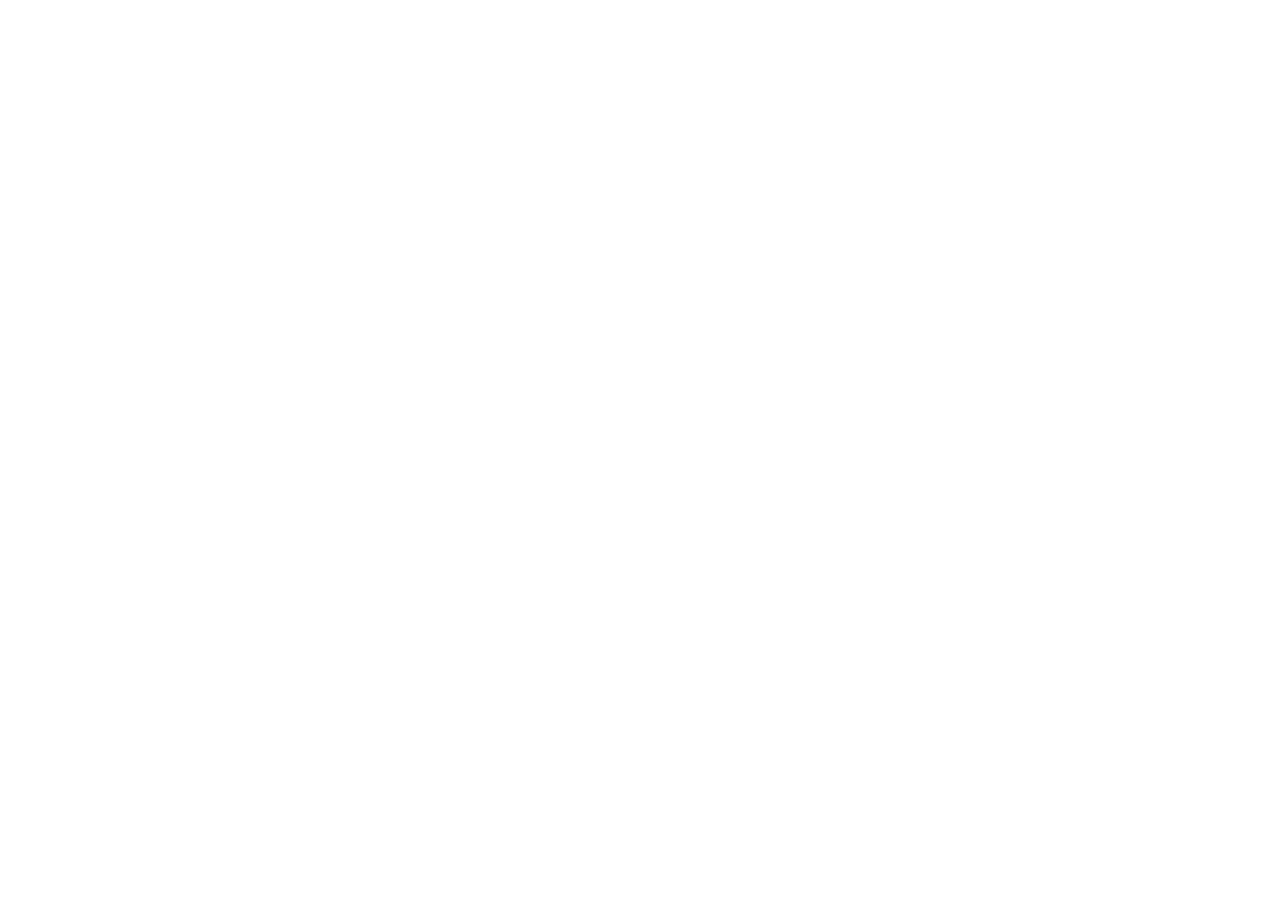
==== index.html @ feda099d "added an index.html file" ====
<!DOCTYPE html>
<html lang="en">
<head>
    <meta charset="UTF-8">
    <meta name="viewport" content="width=device-width, initial-scale=1.0">
    <title>Web Developer Portfolio</title>
</head>
<body>
    <header>

    </header>
    <main>

    </main>
    <footer>
        
    </footer>
</body>
</html>
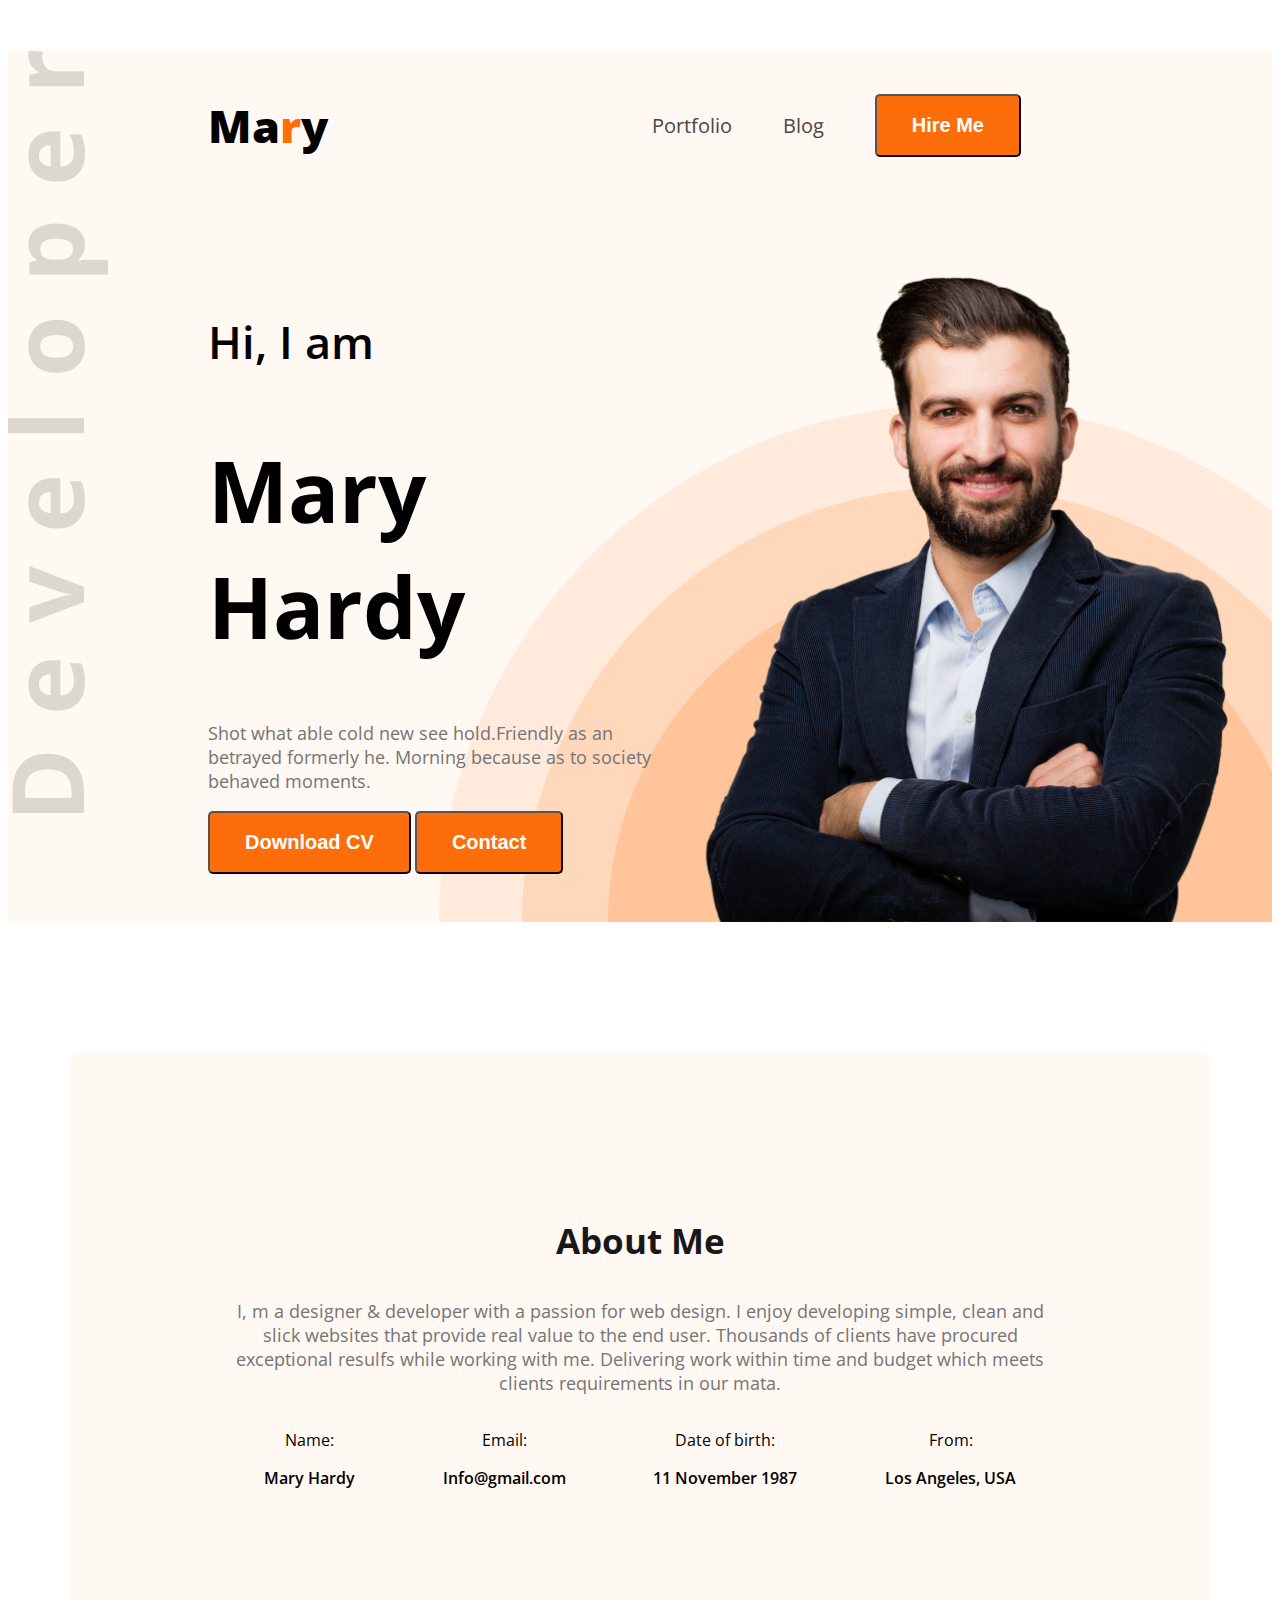
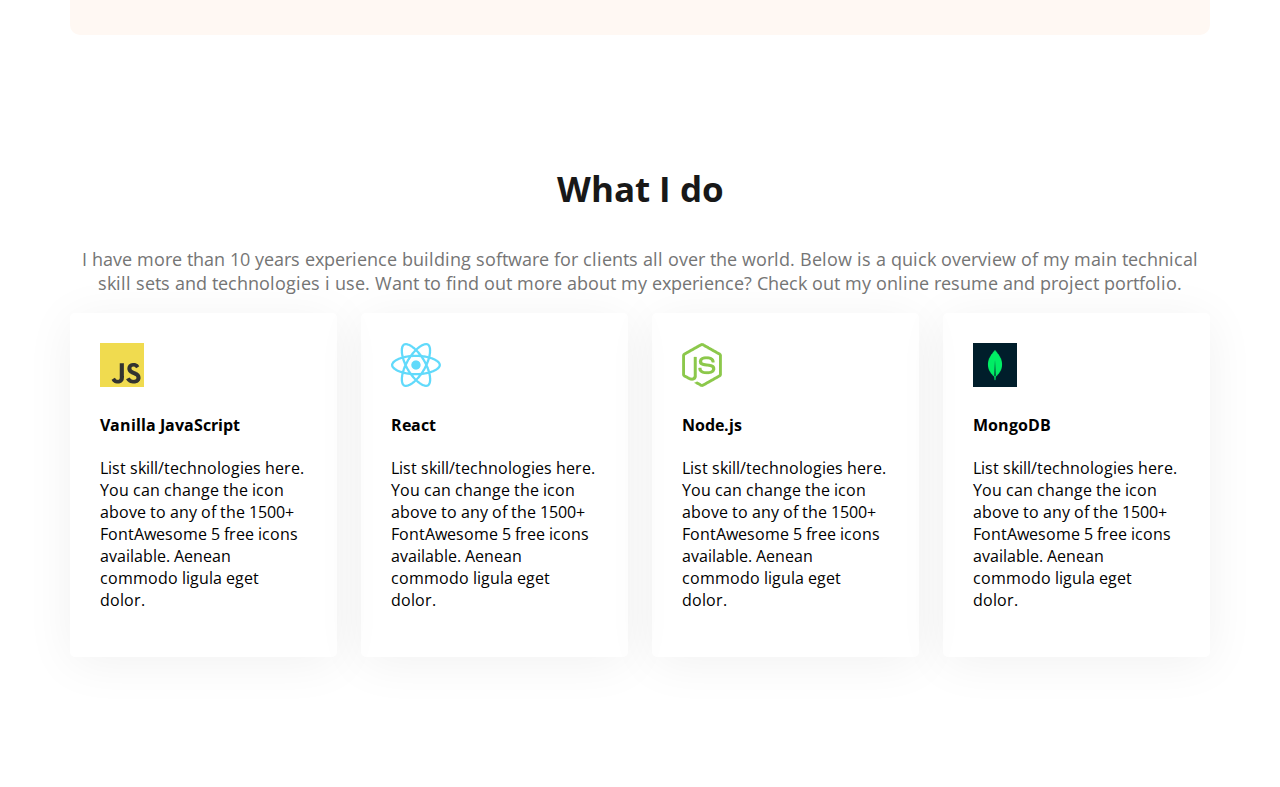
==== commit edde63ff: "added header and main sections with images and writings" ====
--- a/index.html
+++ b/index.html
@@ -4,16 +4,91 @@
     <meta charset="UTF-8">
     <meta name="viewport" content="width=device-width, initial-scale=1.0">
     <title>Web Developer Portfolio</title>
+    <link rel="preconnect" href="https://fonts.googleapis.com">
+<link rel="preconnect" href="https://fonts.gstatic.com" crossorigin>
+<link href="https://fonts.googleapis.com/css2?family=Open+Sans:ital,wght@0,300..800;1,300..800&family=Work+Sans:ital,wght@0,100..900;1,100..900&display=swap" rel="stylesheet">
+    <link rel="stylesheet" href="styles/prtfolio.css">
 </head>
-<body>
-    <header>
-
+<body class="open-sans-normal">
+    <header class="header secondary-bg">
+        <nav>
+            <h3 class="nav-title">Ma<span class="text-primary">r</span>y</h3>
+            <ul>
+                <li><a class="dark-2" href="">Portfolio</a></li>
+                <li><a class="dark-2" href="">Blog</a></li>
+                <li><a href=""><button class="btn-primary">Hire Me</button></a></li>
+            </ul>
+        </nav>
+        <div class="banner">
+            <div class="banner-content">
+                <h4 class="banner-greetings">Hi, I am</h4>
+                <h1 class="banner-title">Mary Hardy</h1>
+                <p class="banner-description">
+                    Shot what able cold new see hold.Friendly as an betrayed formerly he. Morning because as to society behaved moments.
+                </p>
+                <button class="btn-primary">Download CV</button>
+                <button class="btn-primary">Contact</button>
+            </div>
+            <img class="banner-profile-pic" src="images/hardy.png" alt="">
+        </div>
     </header>
     <main>
+        <section class="about secondary-bg">
+            <h3 class="section-title">About Me</h3>
+            <p class="section-description">
+                I, m a designer & developer with a passion for web design. I enjoy developing simple, clean and slick websites that provide real value to the end user. Thousands of clients have procured exceptional resulfs while working with me. Delivering work within time and budget which meets clients requirements in our mata.
+            </p>
+            <div class="about-items">
+                <!-- .about-item*4>p.item-title+p.item-description -->
+                <div class="about-item">
+                    <p class="item-title">Name:</p>
+                    <p class="item-description">Mary Hardy</p>
+                </div>
+                <div class="about-item">
+                    <p class="item-title">Email:</p>
+                    <p class="item-description">Info@gmail.com</p>
+                </div>
+                <div class="about-item">
+                    <p class="item-title">Date of birth:</p>
+                    <p class="item-description">11 November 1987</p>
+                </div>
+                <div class="about-item">
+                    <p class="item-title">From:</p>
+                    <p class="item-description">Los Angeles, USA</p>
+                </div>
+            </div>
+        </section>
+        <section class="skills">
+            <h3 class="section-title text-center">What I do</h3>
+            <p class="section-description text-center">I have more than 10 years experience building software for clients all over the world. Below is a quick overview of my main technical skill sets and technologies i use. Want to find out more about my experience? Check out my online resume and project portfolio.</p>
 
+            <div class="skills-container">
+                <!-- .skill*4>img+h4.skill-title+p.skill-description -->
+                <div class="skill">
+                    <img src="images/icons/js.png" alt="">
+                    <h4 class="skill-title">Vanilla JavaScript</h4>
+                    <p class="skill-description">List skill/technologies here. You can change the icon above to any of the 1500+ FontAwesome 5 free icons available. Aenean commodo ligula eget dolor.</p>
+                </div>
+                <div class="skill">
+                    <img src="images/icons/react.png" alt="">
+                    <h4 class="skill-title">React</h4>
+                    <p class="skill-description">List skill/technologies here. You can change the icon above to any of the 1500+ FontAwesome 5 free icons available. Aenean commodo ligula eget dolor.</p>
+                </div>
+                <div class="skill">
+                    <img src="images/icons/nodejs.png" alt="">
+                    <h4 class="skill-title">Node.js</h4>
+                    <p class="skill-description">List skill/technologies here. You can change the icon above to any of the 1500+ FontAwesome 5 free icons available. Aenean commodo ligula eget dolor.</p>
+                </div>
+                <div class="skill">
+                    <img src="images/icons/mongo.png" alt="">
+                    <h4 class="skill-title">MongoDB</h4>
+                    <p class="skill-description">List skill/technologies here. You can change the icon above to any of the 1500+ FontAwesome 5 free icons available. Aenean commodo ligula eget dolor.</p>
+                </div>
+            </div>
+        </section>
     </main>
     <footer>
-        
+
     </footer>
 </body>
 </html>--- a/styles/prtfolio.css
+++ b/styles/prtfolio.css
@@ -0,0 +1,149 @@
+/* // <uniquifier>: Use a unique and descriptive class name
+// <weight>: Use a value from 300 to 800 */
+
+.open-sans-normal {
+  font-family: "Open Sans", serif;
+  font-optical-sizing: auto; 
+  font-style: normal;
+  font-variation-settings:
+    "wdth" 100;
+}
+
+/* shared style */
+.secondary-bg{
+    background-color: #FFF8F3;
+}
+.text-primary{
+    color: #FD6E0A;
+}
+
+.dark-2{
+    color: #474747;
+}
+
+.btn-primary{
+    background-color: #FD6E0A;
+    font-weight: bold;
+    font-size: 20px;
+    color: white;
+    padding: 18px 35px;
+    border-radius: 5px;
+}
+
+.section-title{
+    font-size: 35px;
+    font-weight: bold;
+    color: #181818;
+}
+
+.section-description{
+    font-size: 18px;
+    color: #757575;
+}
+
+.text-center{
+    text-align: center;
+}
+/* header */
+.header{
+    background-image: url('../images/developer.png'),url('../images/header_bg.png');
+    background-repeat: no-repeat;
+    background-position: top left, bottom right;
+}
+/* Nav Styles */
+
+nav{
+    display: flex;
+    align-items: center;
+    justify-content: space-between;
+    margin: 50px 200px;
+}
+
+.nav-title{
+    font-weight: 800;
+    font-size: 45px;
+}
+
+nav ul{
+    display: flex;
+    align-items: center;
+}
+
+nav ul li{
+    list-style: none;
+    margin-right: 51px;
+}
+
+nav li a{
+    text-decoration: none;
+    font-size: 20px;
+}
+
+/* banner style */
+
+.banner{
+    display: flex;
+    justify-content: space-between;
+    margin: 0 35px 0 200px;
+}
+
+.banner-content{
+    max-width: 580px;
+}
+
+.banner-greetings{
+    font-size: 45px;
+    font-weight: 600;
+}
+
+.banner-title{
+    font-weight: bold;
+    font-size: 85px;
+}
+
+.banner-description{
+    font-size: 18px;
+    font-weight: normal;
+    color: #757575;
+}
+
+.banner-profile-pic{
+    width: 580px;
+}
+/* main styles */
+main{
+    width: 1140px;
+    margin: 0 auto;
+}
+
+main section{
+    margin-top: 130px;
+    margin-bottom: 130px;
+
+}
+/* about styles */
+.about{
+    border-radius: 10px;
+    padding: 130px 150px;
+    text-align: center;
+}
+.about-items{
+    display: flex;
+    justify-content: space-around;
+}
+.item-description{
+    font-weight: 600;
+}
+
+/* Skills section styles */
+
+.skills-container{
+    display: flex;
+    gap: 24px;
+}
+
+.skill{
+    padding: 30px;
+    border-radius: 5px;
+    box-shadow:0px 6px 50px 0px rgba(0,0,0,0.06);
+}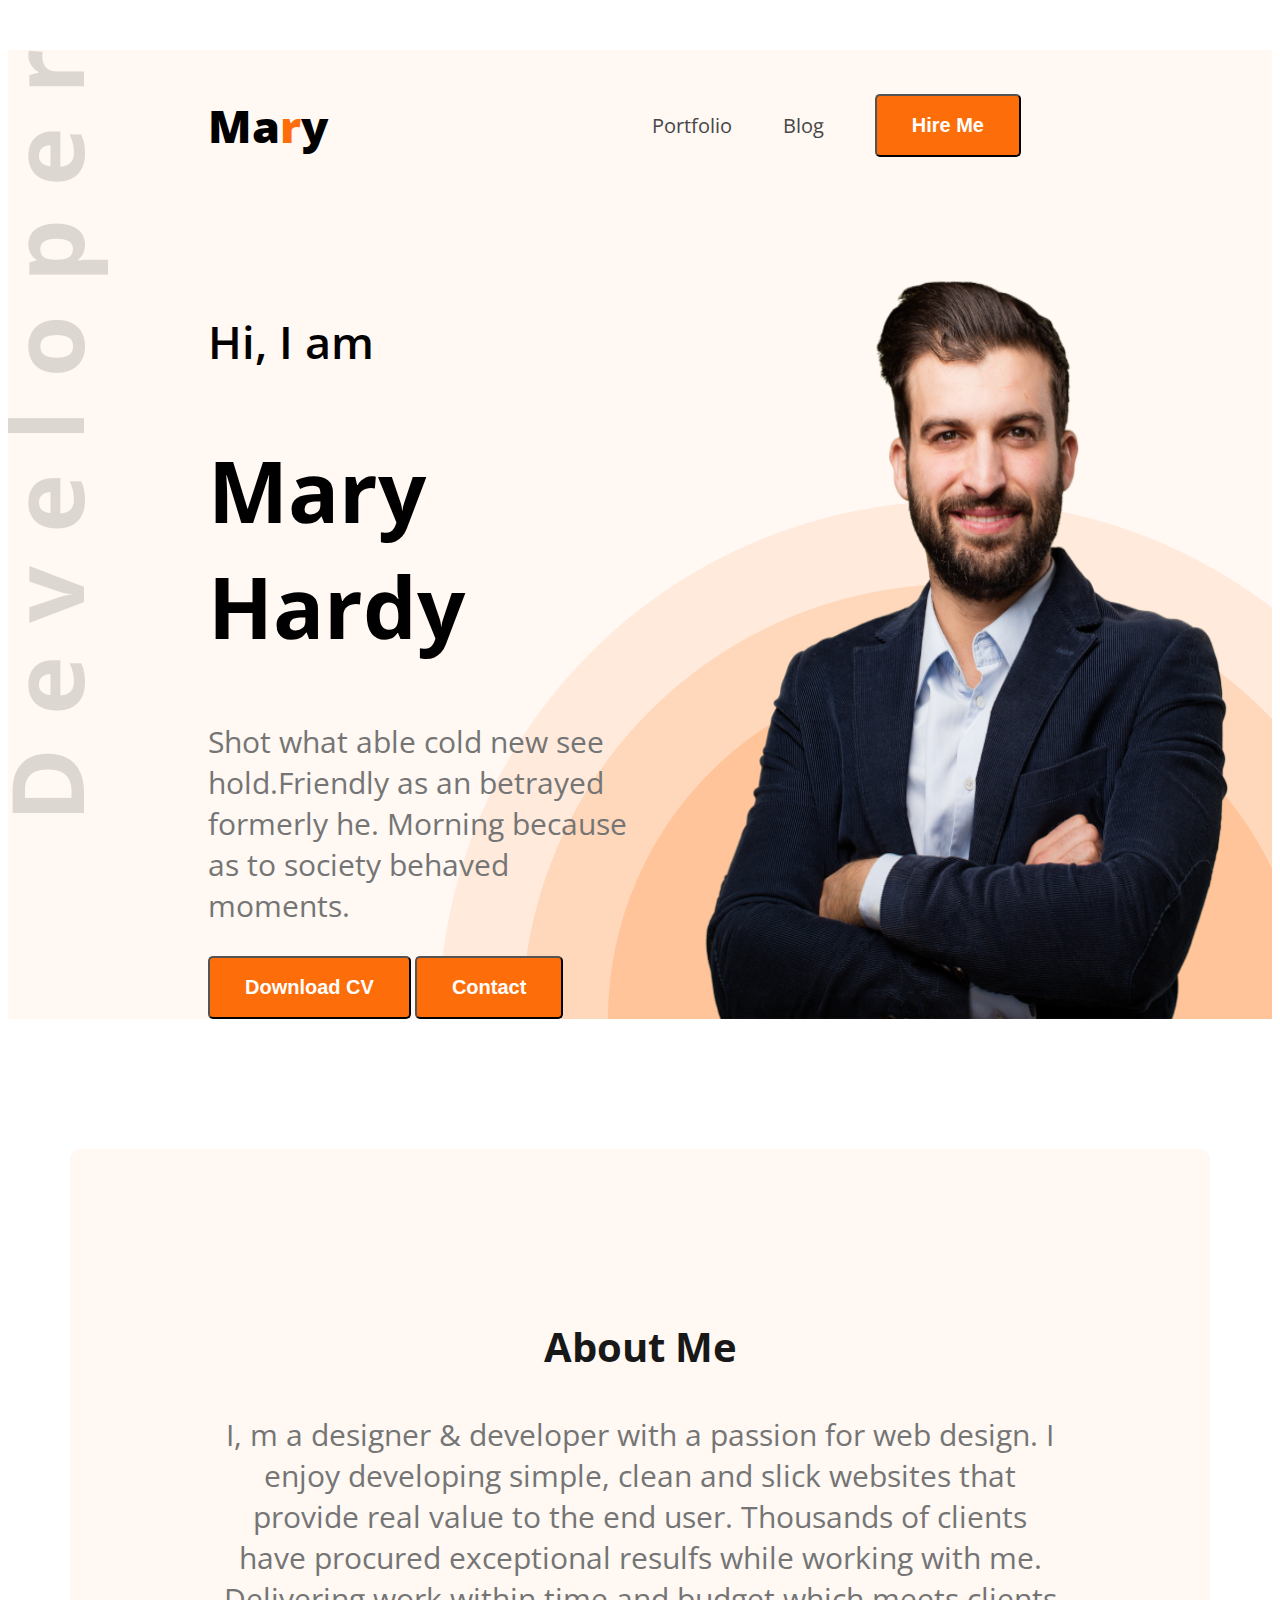
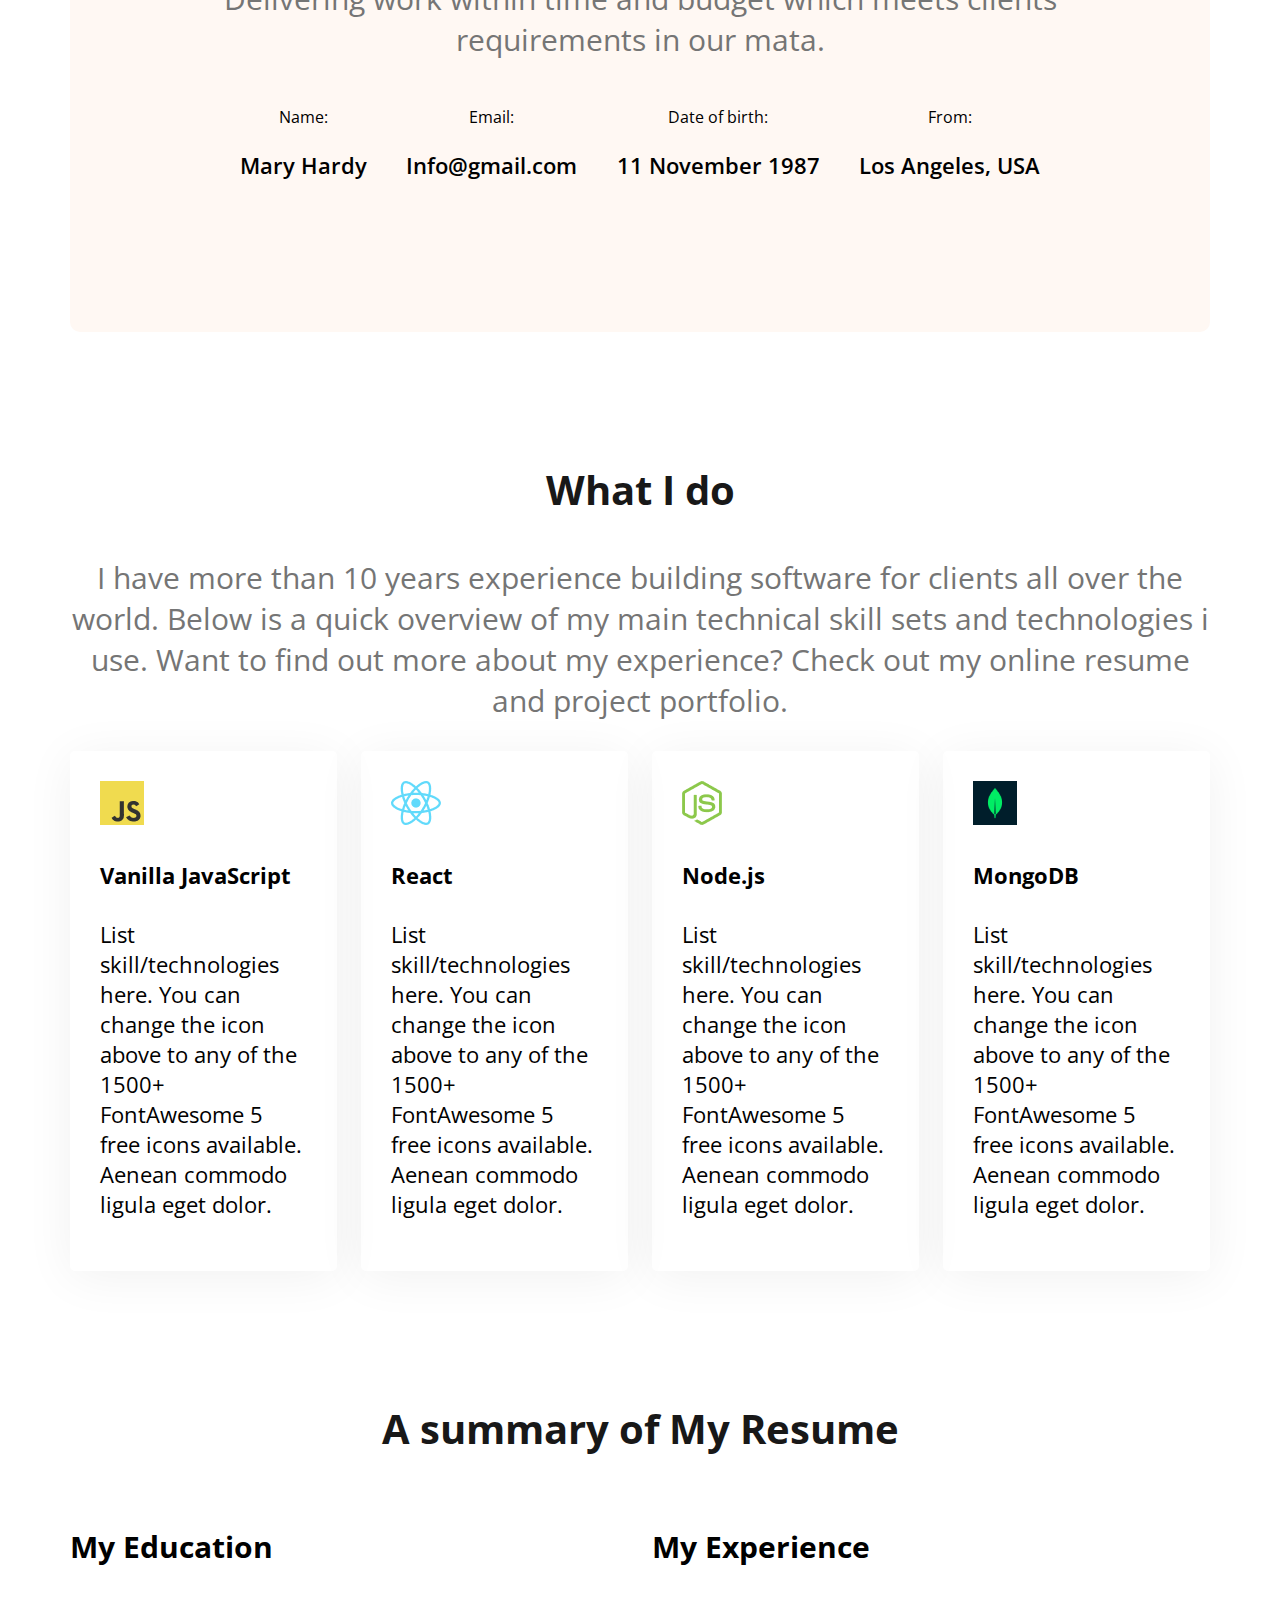
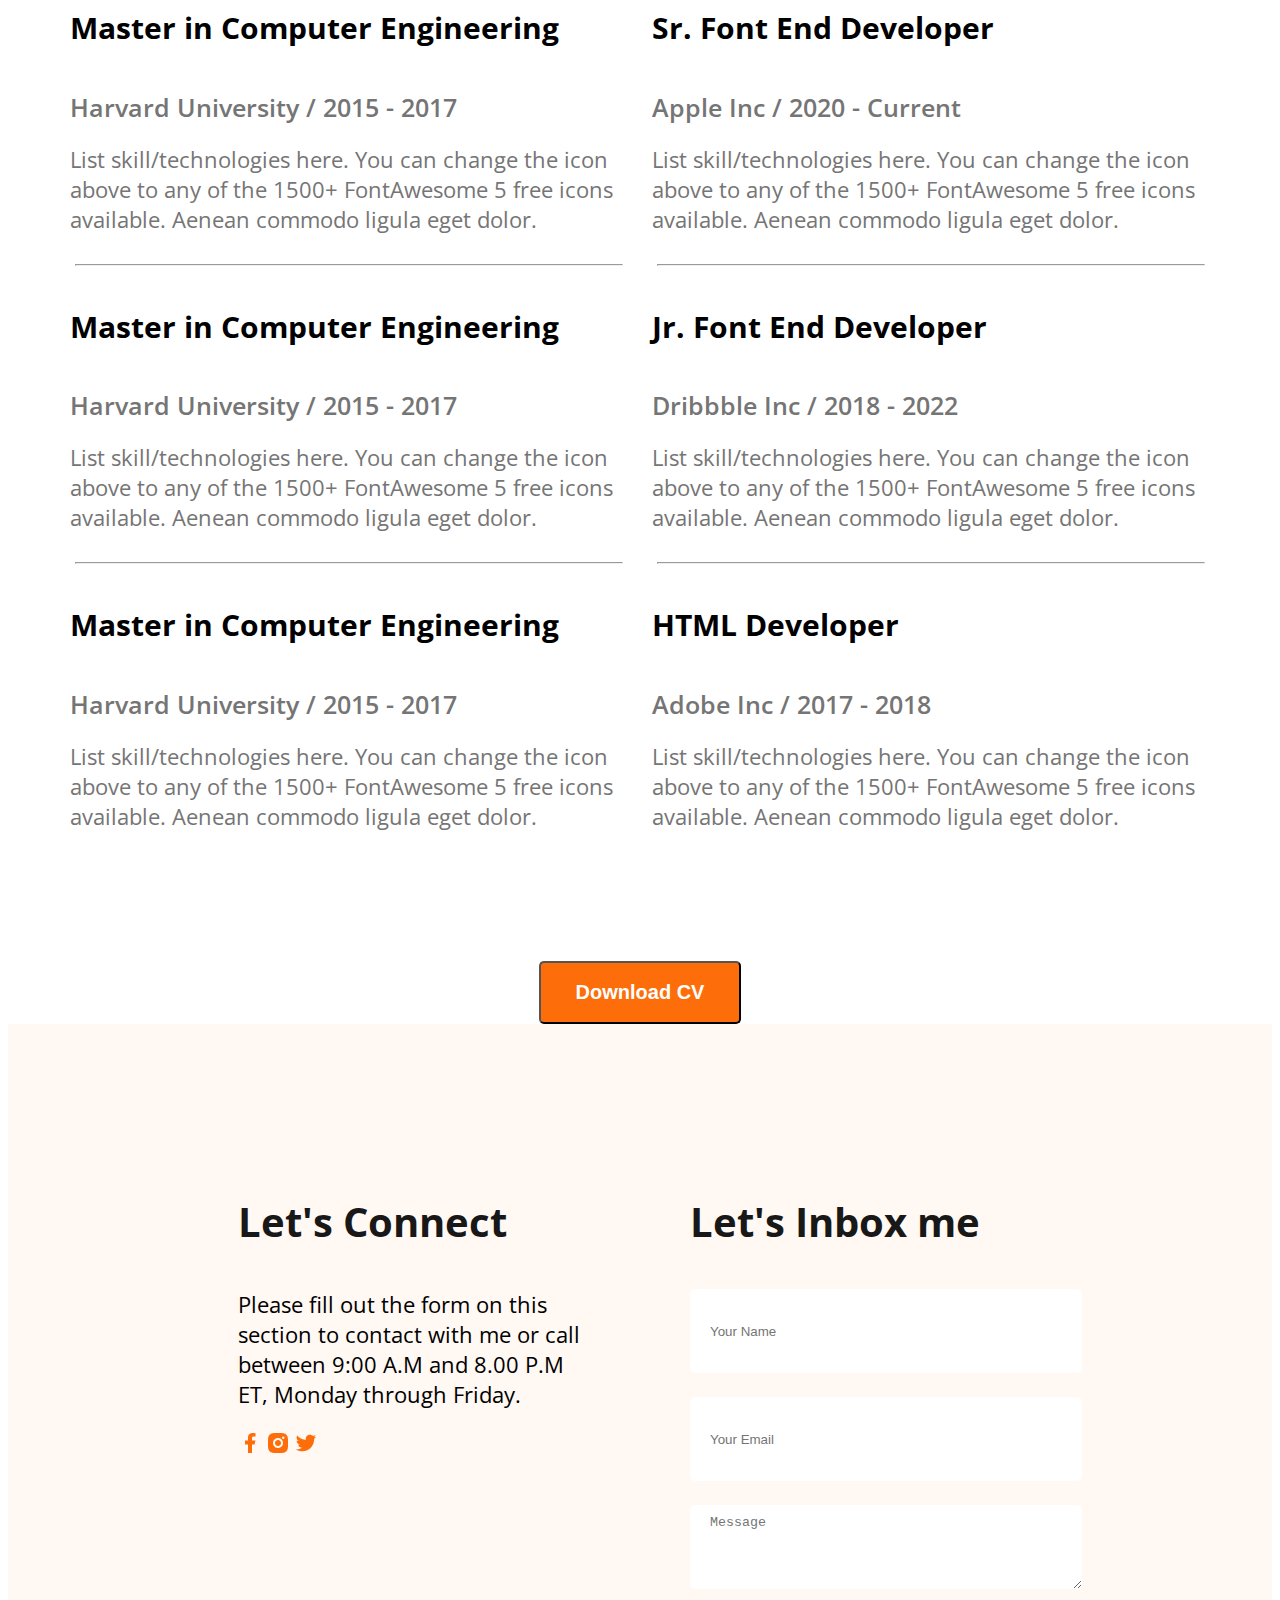
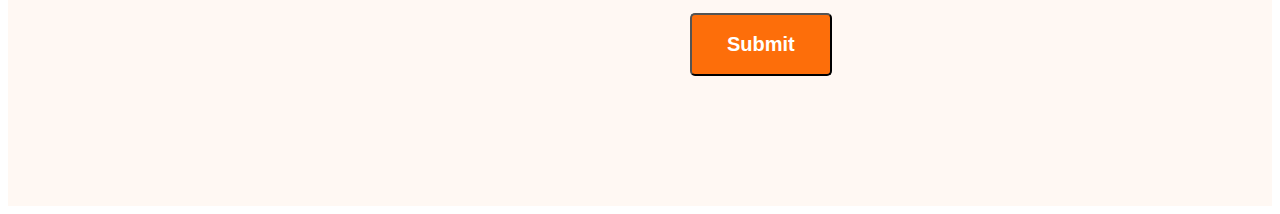
==== commit 124d5fe0: "portfolio completed" ====
--- a/index.html
+++ b/index.html
@@ -23,7 +23,7 @@
             <div class="banner-content">
                 <h4 class="banner-greetings">Hi, I am</h4>
                 <h1 class="banner-title">Mary Hardy</h1>
-                <p class="banner-description">
+                <p class="banner-description font-size">
                     Shot what able cold new see hold.Friendly as an betrayed formerly he. Morning because as to society behaved moments.
                 </p>
                 <button class="btn-primary">Download CV</button>
@@ -35,7 +35,7 @@
     <main>
         <section class="about secondary-bg">
             <h3 class="section-title">About Me</h3>
-            <p class="section-description">
+            <p class="section-description font-size">
                 I, m a designer & developer with a passion for web design. I enjoy developing simple, clean and slick websites that provide real value to the end user. Thousands of clients have procured exceptional resulfs while working with me. Delivering work within time and budget which meets clients requirements in our mata.
             </p>
             <div class="about-items">
@@ -86,9 +86,80 @@
                 </div>
             </div>
         </section>
+        <section class="resume">
+            <h3 class="section-title text-center">A summary of My Resume</h3>
+            <div class="resume-container">
+                <!-- .resume-column*2>h3.resume-column-title+.experience*3>h4.experience-title+h5.experience-sub-title+.experience-description -->
+                <div class="resume-column">
+                    <h3 class="resume-column-title">My Education</h3>
+                    <div class="experience">
+                        <h4 class="experience-title">Master in Computer Engineering</h4>
+                        <h5 class="experience-sub-title">Harvard University / 2015 - 2017</h5>
+                        <div class="experience-description">List skill/technologies here. You can change the icon above 
+                            to any of the 1500+ FontAwesome 5 free icons available. Aenean commodo ligula eget dolor.</div>
+                    </div>
+                    <hr>
+                    <div class="experience">
+                        <h4 class="experience-title">Master in Computer Engineering</h4>
+                        <h5 class="experience-sub-title">Harvard University / 2015 - 2017</h5>
+                        <div class="experience-description">List skill/technologies here. You can change the icon above 
+                            to any of the 1500+ FontAwesome 5 free icons available. Aenean commodo ligula eget dolor.</div>
+                    </div>
+                    <hr>
+                    <div class="experience">
+                        <h4 class="experience-title">Master in Computer Engineering</h4>
+                        <h5 class="experience-sub-title">Harvard University / 2015 - 2017</h5>
+                        <div class="experience-description">List skill/technologies here. You can change the icon above 
+                            to any of the 1500+ FontAwesome 5 free icons available. Aenean commodo ligula eget dolor.</div>
+                    </div>
+                    </div>
+                <div class="resume-column">
+                    <h3 class="resume-column-title">My Experience</h3>
+                    <div class="experience">
+                        <h4 class="experience-title">Sr. Font End Developer</h4>
+                        <h5 class="experience-sub-title">Apple Inc / 2020 - Current</h5>
+                        <div class="experience-description">List skill/technologies here. You can change the icon above 
+                            to any of the 1500+ FontAwesome 5 free icons available. Aenean commodo ligula eget dolor.</div>
+                    </div>
+                    <hr>
+                    <div class="experience">
+                        <h4 class="experience-title">Jr. Font End Developer</h4>
+                        <h5 class="experience-sub-title">Dribbble Inc / 2018 - 2022</h5>
+                        <div class="experience-description">List skill/technologies here. You can change the icon above 
+                            to any of the 1500+ FontAwesome 5 free icons available. Aenean commodo ligula eget dolor.</div>
+                    </div>
+                    <hr>
+                    <div class="experience">
+                        <h4 class="experience-title">HTML Developer</h4>
+                        <h5 class="experience-sub-title">Adobe Inc / 2017 - 2018</h5>
+                        <div class="experience-description">List skill/technologies here. You can change the icon above 
+                            to any of the 1500+ FontAwesome 5 free icons available. Aenean commodo ligula eget dolor.</div>
+                    </div>
+                </div>
+        </section>
+        <div class="text-center resume-download-cv">
+            <button class="btn-primary">Download CV</button>
+        </div>
     </main>
-    <footer>
-
+    <footer class="secondary-bg">
+        <div class="footer-column">
+            <h3 class="section-title">Let's Connect</h3>
+            <p style="font-size: 22px;">Please fill out the form on this section to contact with me or call between 9:00 A.M and 8.00 P.M ET, Monday through Friday.</p>
+            <div>
+                <a href=""><img src="images/icons/facebook.png" alt=""></a>
+                <a href=""><img src="images/icons/insta.png" alt=""></a>
+                <a href=""><img src="images/icons/twitter.png" alt=""></a>
+            </div>
+        </div>
+        <div class="footer-column">
+            <h3 class="section-title">Let's Inbox me</h3>
+            <form action="">
+                <input type="text" name="" id="" placeholder="Your Name">
+                <input type="email" name="" id="" placeholder="Your Email">
+                <textarea name="" id="" cols="30" rows="20" placeholder="Message"></textarea>
+                <input class="btn-primary" type="submit" value="Submit">
+            </form>
+        </div>
     </footer>
 </body>
 </html>--- a/styles/prtfolio.css
+++ b/styles/prtfolio.css
@@ -10,6 +10,10 @@
 }
 
 /* shared style */
+ .font-size{
+    font-size: 30px;
+} 
+
 .secondary-bg{
     background-color: #FFF8F3;
 }
@@ -31,13 +35,13 @@
 }
 
 .section-title{
-    font-size: 35px;
+    font-size: 40px;
     font-weight: bold;
     color: #181818;
 }
 
 .section-description{
-    font-size: 18px;
+    font-size: 30px;
     color: #757575;
 }
 
@@ -102,7 +106,6 @@
 }
 
 .banner-description{
-    font-size: 18px;
     font-weight: normal;
     color: #757575;
 }
@@ -132,6 +135,7 @@
     justify-content: space-around;
 }
 .item-description{
+    font-size: 22px;
     font-weight: 600;
 }
 
@@ -140,10 +144,70 @@
 .skills-container{
     display: flex;
     gap: 24px;
+    font-size: 22px;
 }
 
 .skill{
     padding: 30px;
     border-radius: 5px;
     box-shadow:0px 6px 50px 0px rgba(0,0,0,0.06);
+}
+
+/* resume section styles */
+.resume-container{
+    display: flex;
+    gap: 24px;
+}
+
+.resume-column-title{
+    font-size: 30px;
+}
+
+.experience-title{
+    font-size: 30px;
+}
+
+.experience-sub-title{
+    font-size: 25px;
+    font-weight: 600;
+    margin-bottom: 20px;
+}
+
+.experience-description{
+    font-size: 22px;
+}
+
+.experience-description, .experience-sub-title{
+    color: #757575;
+}
+
+.resume hr{
+    margin: 30px 5px;
+}
+
+.resume-download-cv{
+    margin-top: 50px;
+}
+
+/* footer styles */
+
+footer{
+    padding: 130px 230px;
+    display: flex;
+    gap: 100px;
+}
+
+.footer-column{
+    width: 50%;
+}
+
+footer input[type="text"], footer input[type="email"], footer textarea{
+    height: 64px;
+    border-radius: 5px;
+    background-color: white;
+    display: block;
+    width: 100%;
+    padding: 10px 20px;
+    margin-bottom: 24px;
+    border: none;
 }